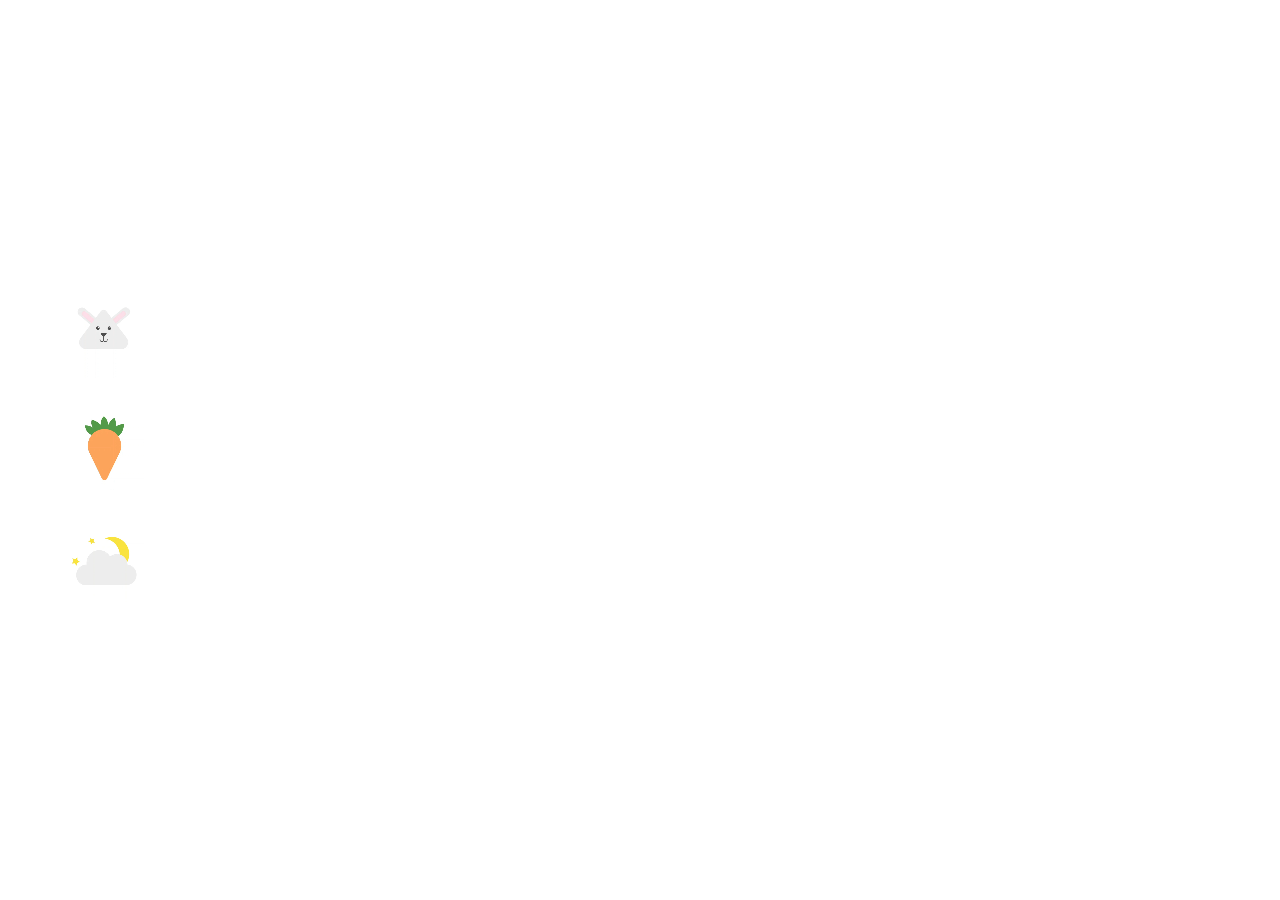
==== animation.html @ 2d6b9412 "Rabbit animation" ====
<!DOCTYPE html>
<html lang="en">

<head>
    <meta charset="UTF-8">
    <title>Animation Bunny</title>
    <link rel="stylesheet" href="css/style.css">
</head>

<body>
    <main>
        <section>
            <video autoplay loop>
              <source src="videos/konijn_idle_klaar.mp4" type="video/mp4">
            </video>

            <div>
                <div>
                    <button>Springen</button>
                    <video autoplay loop>
                        <source src="videos/springen_icon.mp4" type="video/mp4">
                    </video>
                </div>
                <div>
                    <button>Eten</button>
                    <video autoplay loop>
                        <source src="videos/eten_icon.mp4" type="video/mp4">
                    </video>
                </div>
                <div>
                    <button>Slapen</button>
                    <video autoplay loop>
                        <source src="videos/slapen_icon.mp4" type="video/mp4">
                    </video>
                </div>
            </div>
        </section>
    </main>
</body>

<script src="js/script.js"></script>

</html>
---- css/style.css ----
body {
    margin: 0;
    box-sizing: border-box;
}

main {
    height: 100vh;
    overflow: hidden;
}

section {
    position: relative;
}

video {
    display: block;
    margin: 0 auto;
    width: 100vw;
    animation: video-animatie 2s 1;
}

@keyframes video-animatie {
  0%   { opacity: 0%; }
  100% { opacity: 100%; }
}

section > div {
    height: 100vh;
    display: flex;
    justify-content: center;
    flex-direction: column;
    position: absolute;
    top: 0;
    animation: knop-animatie 2s 1;
}

div button {
    width: 6em;
    height: 6em;
    padding: 0;
    border: none;
    border-radius: 1em;
    margin: 1.2em 0 1em 4.8em;
    position: absolute;
    z-index: 1;
    background-color: transparent;
    color: transparent;
    cursor: pointer;
}

div video {
    width: 5em;
    height: 5em;
    margin: 1em 0 1em 4em;
    border-radius: 1em;
    transition: all .3s ease-in-out;
}

@keyframes knop-animatie {
  0%   { opacity: 0%; }
  50%   { opacity: 0%; }
  100% { opacity: 100%; }
}

div button:hover + video{
    transform: scale(1.2);    
}
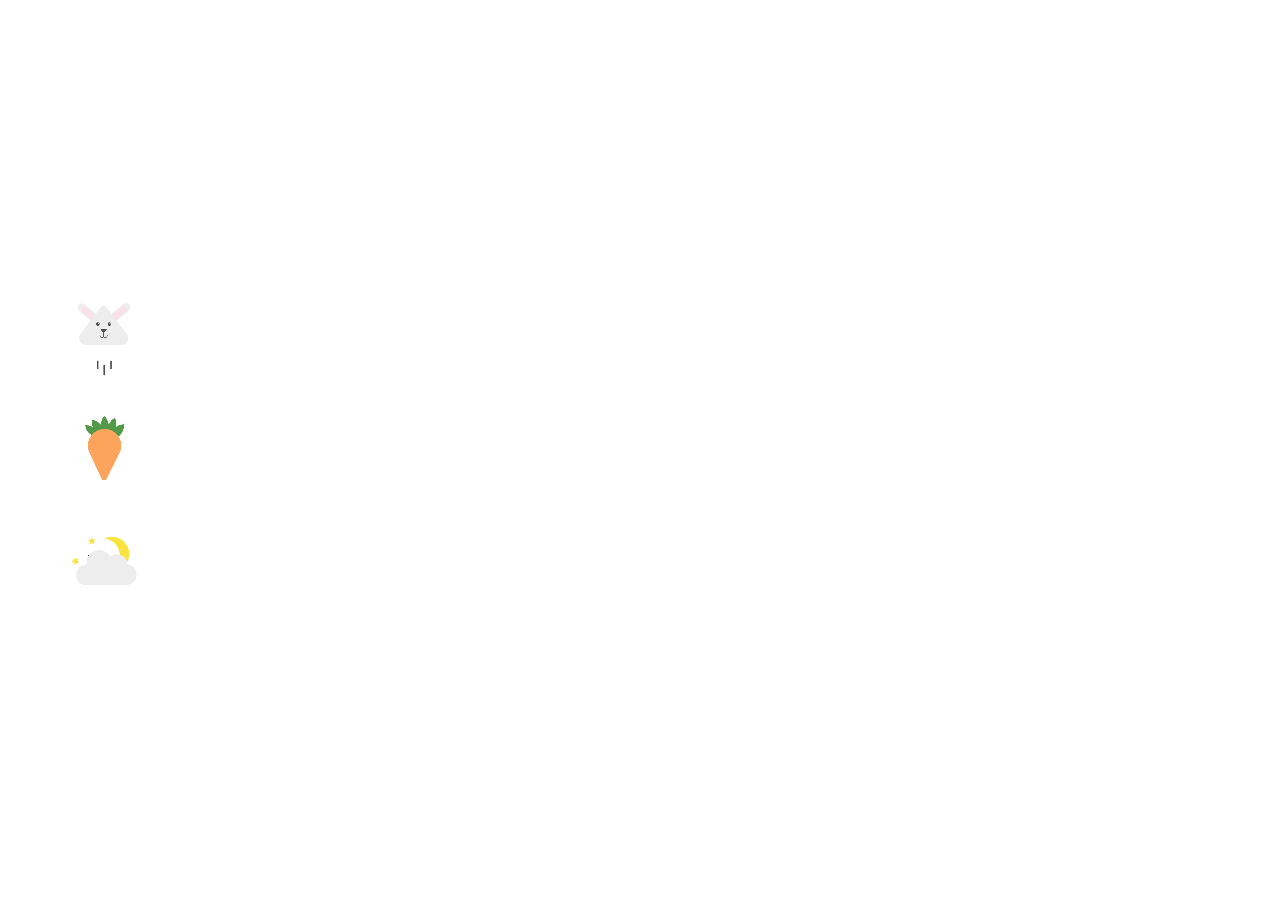
==== commit b04a1478: "Add files via upload" ====
--- a/animation.html
+++ b/animation.html
@@ -10,26 +10,26 @@
 <body>
     <main>
         <section>
-            <video autoplay loop>
+            <video autoplay loop muted>
               <source src="videos/konijn_idle_klaar.mp4" type="video/mp4">
             </video>
 
             <div>
                 <div>
                     <button>Springen</button>
-                    <video autoplay loop>
+                    <video autoplay loop muted>
                         <source src="videos/springen_icon.mp4" type="video/mp4">
                     </video>
                 </div>
                 <div>
                     <button>Eten</button>
-                    <video autoplay loop>
+                    <video autoplay loop muted>
                         <source src="videos/eten_icon.mp4" type="video/mp4">
                     </video>
                 </div>
                 <div>
                     <button>Slapen</button>
-                    <video autoplay loop>
+                    <video autoplay loop muted>
                         <source src="videos/slapen_icon.mp4" type="video/mp4">
                     </video>
                 </div>
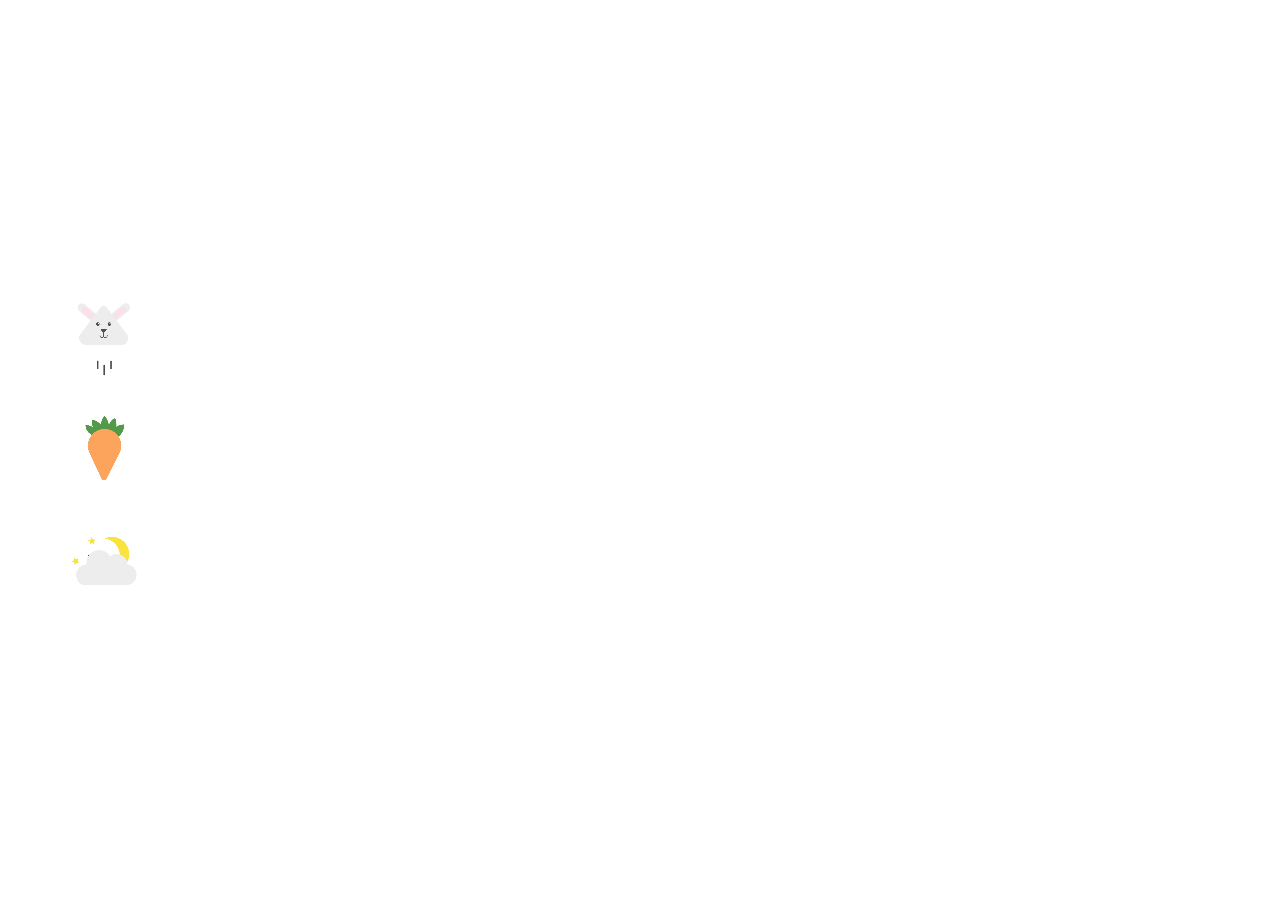
==== commit dcea3ea2: "Add files via upload" ====
--- a/animation.html
+++ b/animation.html
@@ -10,7 +10,7 @@
 <body>
     <main>
         <section>
-            <video autoplay loop muted>
+            <video autoplay="true" loop>
               <source src="videos/konijn_idle_klaar.mp4" type="video/mp4">
             </video>
 
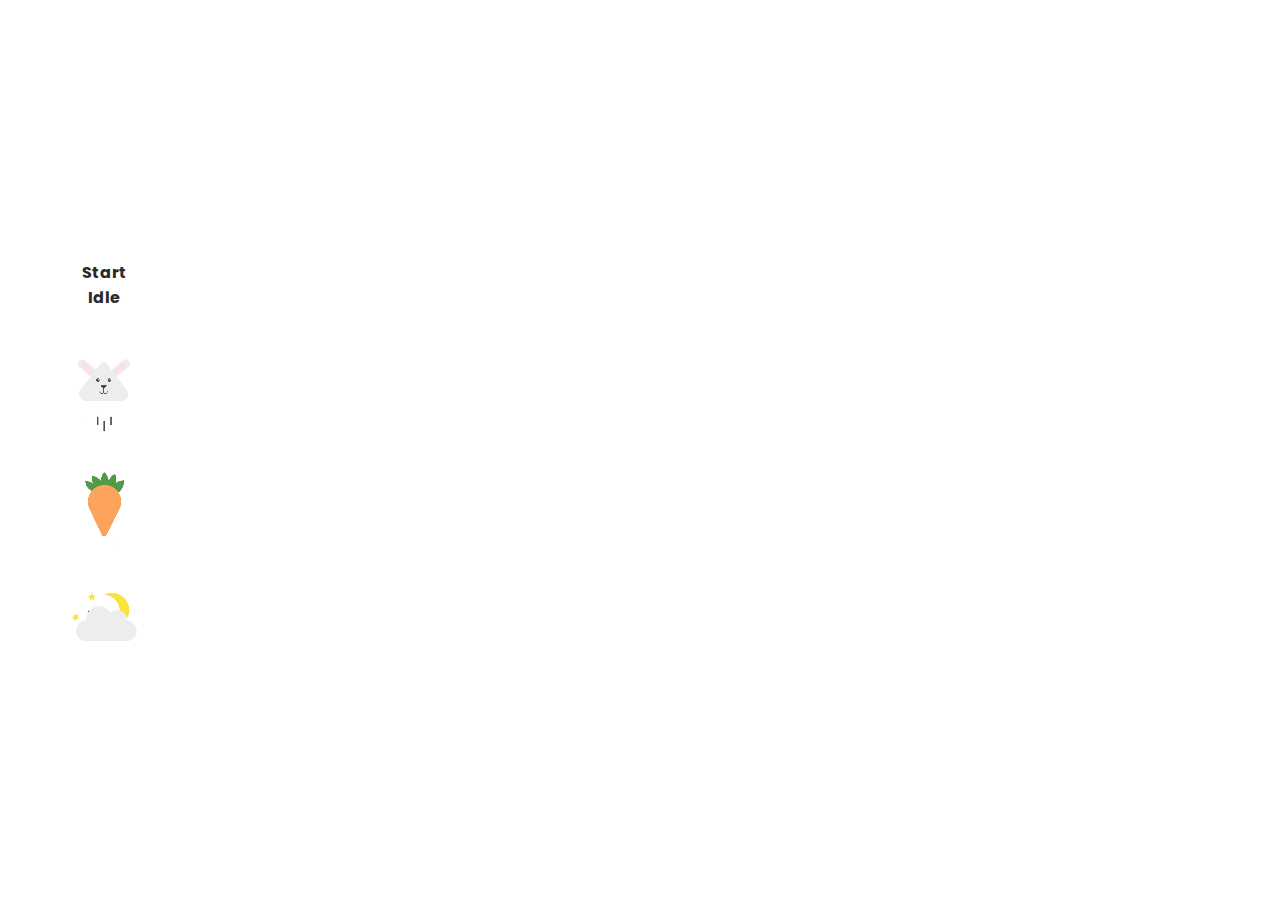
==== commit dd652641: "Add files via upload" ====
--- a/animation.html
+++ b/animation.html
@@ -5,16 +5,20 @@
     <meta charset="UTF-8">
     <title>Animation Bunny</title>
     <link rel="stylesheet" href="css/style.css">
+    <link rel="preconnect" href="https://fonts.googleapis.com"><link rel="preconnect" href="https://fonts.gstatic.com" crossorigin><link href="https://fonts.googleapis.com/css2?family=Fraunces:ital,opsz,wght@0,9..144,400;0,9..144,500;0,9..144,700;1,9..144,400;1,9..144,500;1,9..144,700&family=Poppins:wght@700;800;900&display=swap" rel="stylesheet">
 </head>
 
 <body>
     <main>
         <section>
-            <video autoplay="true" loop>
+            <video autoplay="true" loop muted>
               <source src="videos/konijn_idle_klaar.mp4" type="video/mp4">
             </video>
 
             <div>
+                <div>
+                    <button>Start<br> Idle</button>
+                </div>
                 <div>
                     <button>Springen</button>
                     <video autoplay loop muted>
--- a/css/style.css
+++ b/css/style.css
@@ -48,6 +48,25 @@
     cursor: pointer;
 }
 
+section div div:first-of-type {
+    width: 144px;
+    height: 112px;
+}
+
+section div div:first-of-type button {
+    width: 5em;
+    height: 5em;
+    border-radius: 1em;
+    margin: 1.2em 0 1em 4em;
+    background-color: #fff;
+    color: #2a2a2a;
+    font-family: Poppins;
+    font-weight: 700;
+    font-size: 1em;
+    transition: all .3s ease-in-out;
+    overflow-wrap: break-word;
+}
+
 div video {
     width: 5em;
     height: 5em;
@@ -62,6 +81,7 @@
   100% { opacity: 100%; }
 }
 
-div button:hover + video{
+div button:hover + video,
+div button:hover {
     transform: scale(1.2);    
 }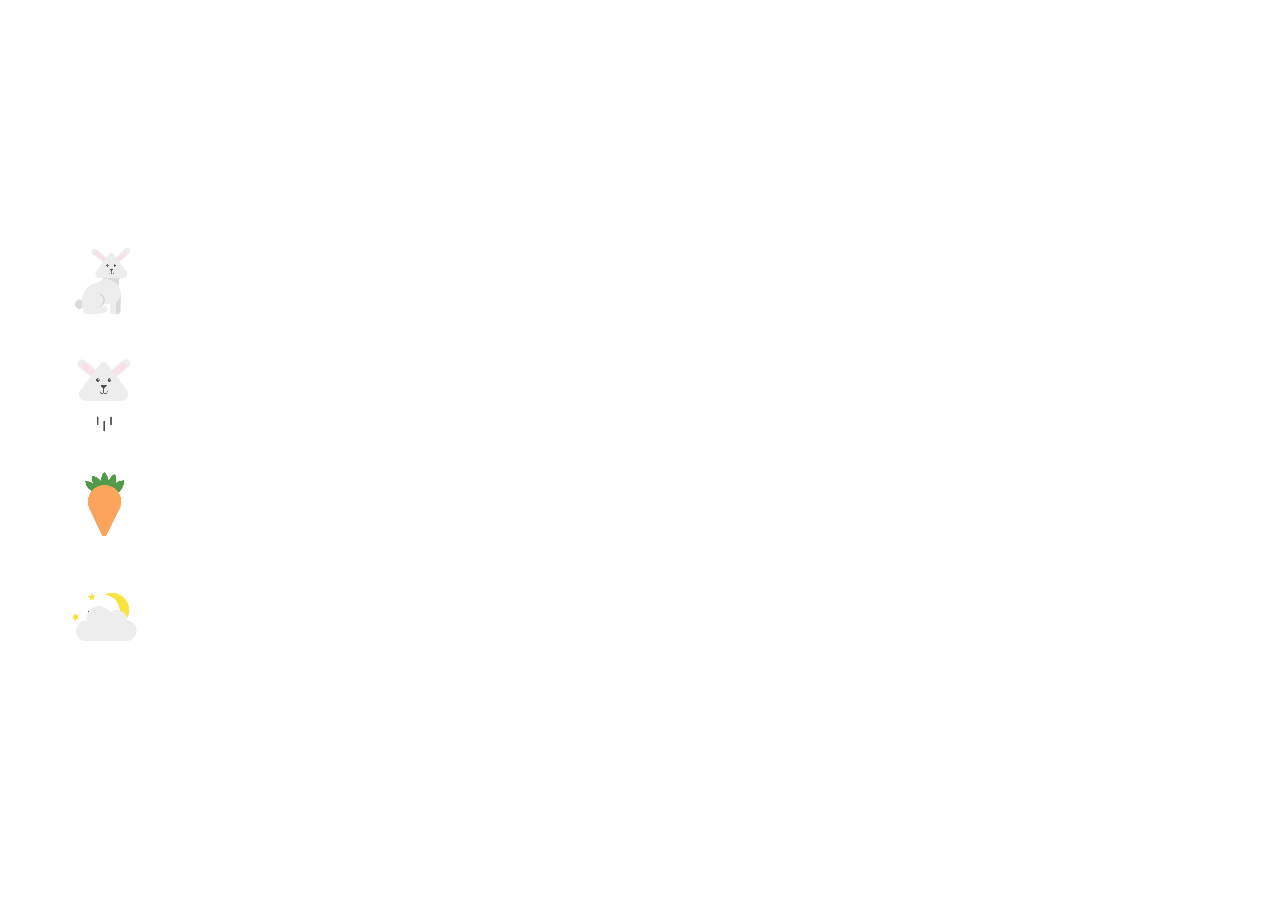
==== commit 7bf5df60: "Add files via upload" ====
--- a/animation.html
+++ b/animation.html
@@ -17,7 +17,10 @@
 
             <div>
                 <div>
-                    <button>Start<br> Idle</button>
+                    <button>Start Idle</button>
+                    <video autoplay loop muted>
+                        <source src="videos/konijn_icon.mp4" type="video/mp4">
+                    </video>
                 </div>
                 <div>
                     <button>Springen</button>
--- a/css/style.css
+++ b/css/style.css
@@ -53,20 +53,6 @@
     height: 112px;
 }
 
-section div div:first-of-type button {
-    width: 5em;
-    height: 5em;
-    border-radius: 1em;
-    margin: 1.2em 0 1em 4em;
-    background-color: #fff;
-    color: #2a2a2a;
-    font-family: Poppins;
-    font-weight: 700;
-    font-size: 1em;
-    transition: all .3s ease-in-out;
-    overflow-wrap: break-word;
-}
-
 div video {
     width: 5em;
     height: 5em;
@@ -81,7 +67,6 @@
   100% { opacity: 100%; }
 }
 
-div button:hover + video,
-div button:hover {
+div button:hover + video {
     transform: scale(1.2);    
 }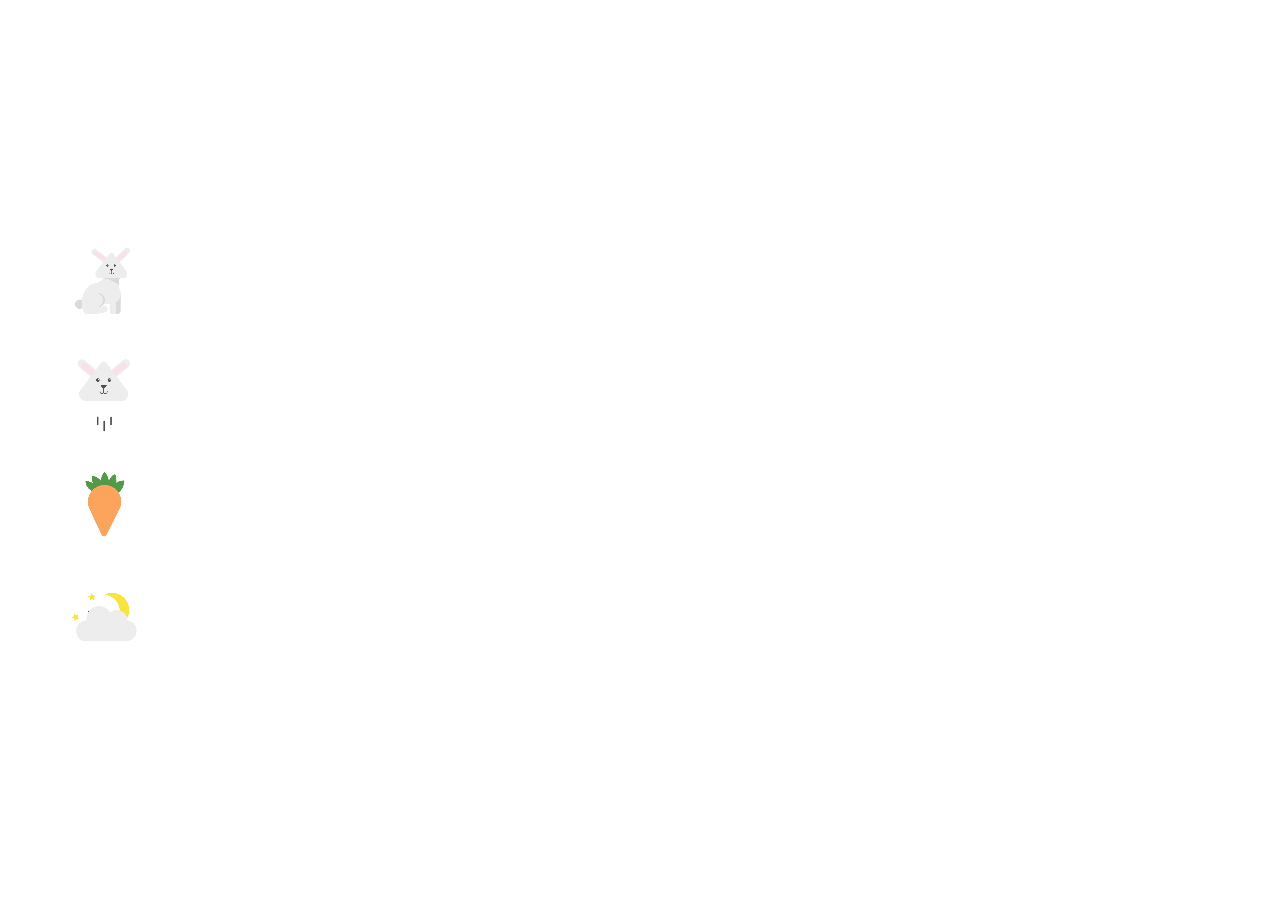
==== commit c8dd9e83: "Add files via upload" ====
--- a/animation.html
+++ b/animation.html
@@ -6,6 +6,7 @@
     <title>Animation Bunny</title>
     <link rel="stylesheet" href="css/style.css">
     <link rel="preconnect" href="https://fonts.googleapis.com"><link rel="preconnect" href="https://fonts.gstatic.com" crossorigin><link href="https://fonts.googleapis.com/css2?family=Fraunces:ital,opsz,wght@0,9..144,400;0,9..144,500;0,9..144,700;1,9..144,400;1,9..144,500;1,9..144,700&family=Poppins:wght@700;800;900&display=swap" rel="stylesheet">
+    <link rel="icon" type="image/png" href="img/favicon.png">
 </head>
 
 <body>
